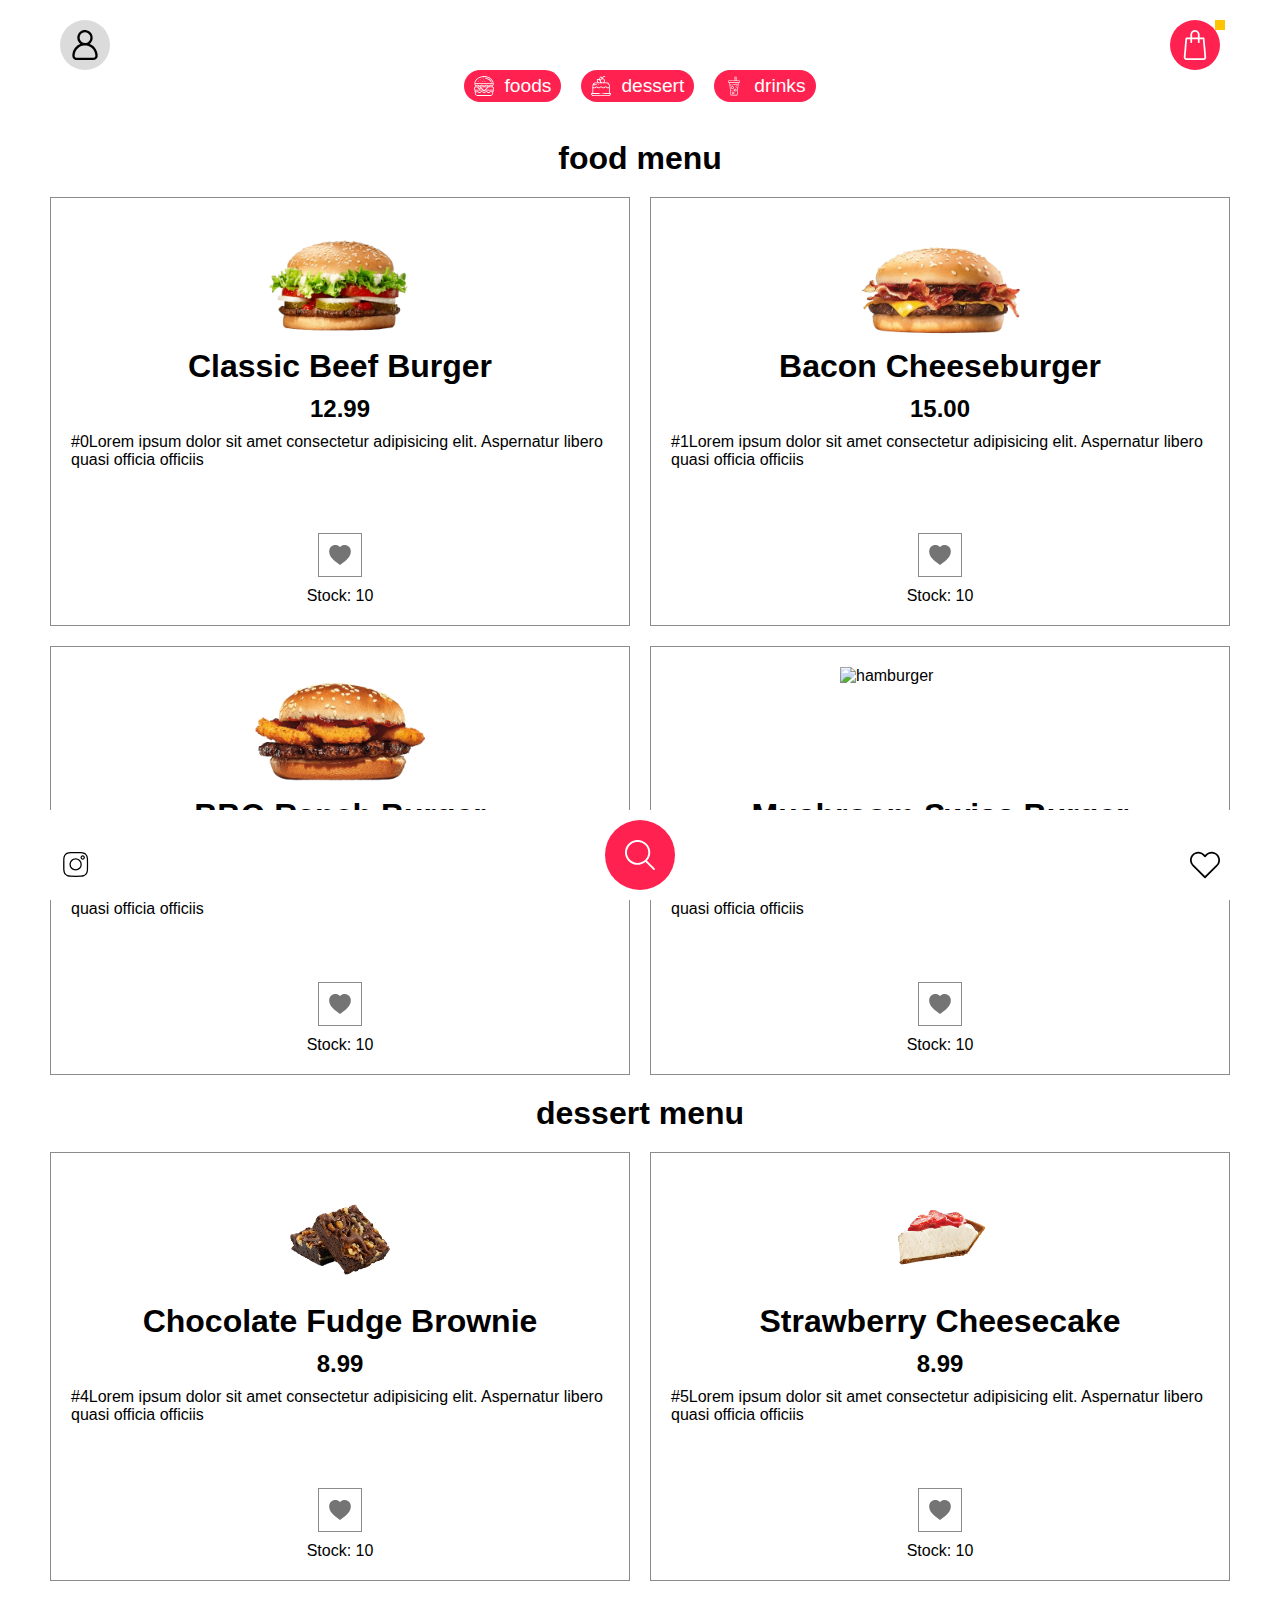
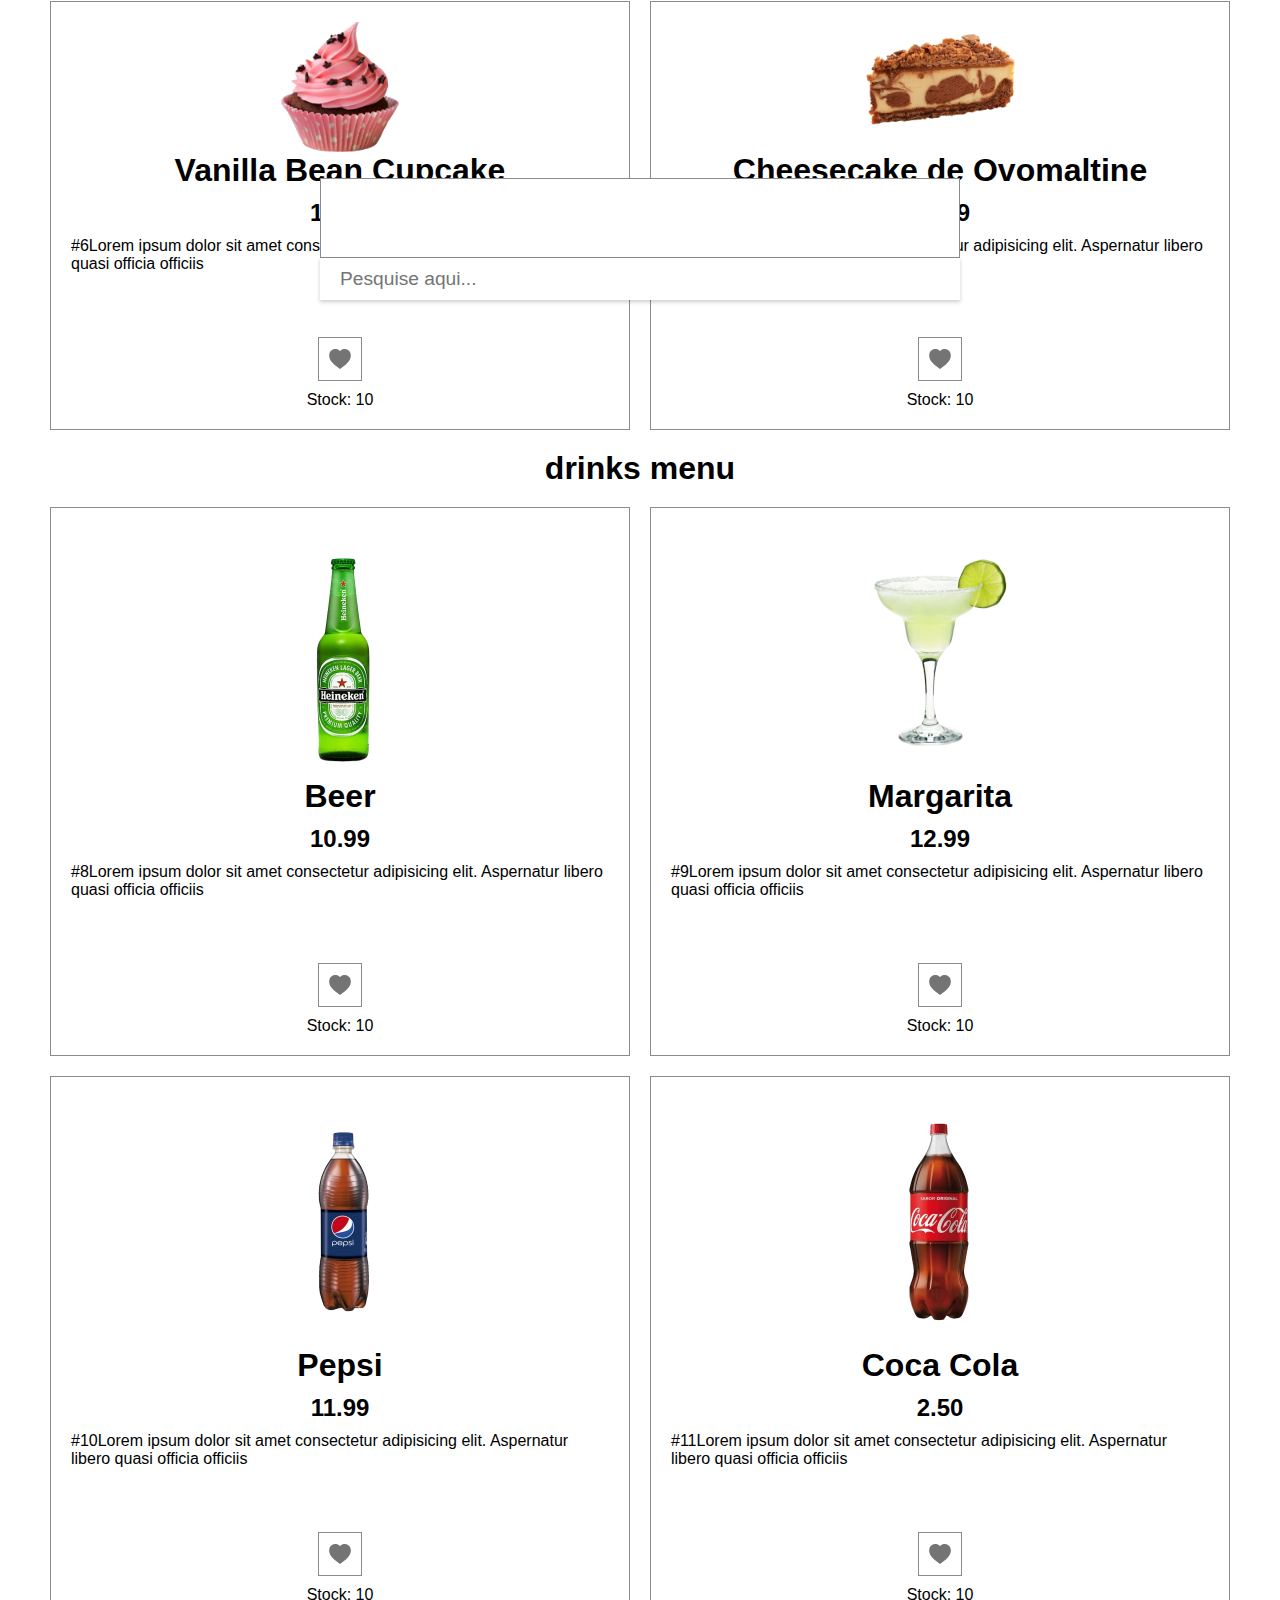
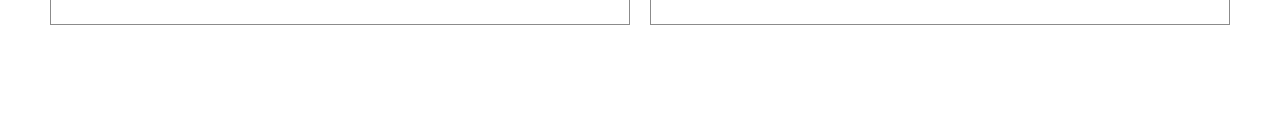
==== index.html @ def70d74 "adjusted tag" ====
<!DOCTYPE html>
<html lang="en">

    <head>
        <title>store - Andreyrickdev</title>
        <meta charset="utf-8">
        <link rel="stylesheet" href="./asset/css/style.css">
        <meta name="viewport" content="width=device-width, minimum-scale=1.0">
    </head>

    <body>
        
                <header id="header">
                    <button id="user" aria-label="Show user information" aria-controls="user-box" aria-expanded="false">
                        <img src="./asset/imgs/avatar.svg" alt="user" width="30" height="30">
                    </button>

                    <details class="boxs" id="user-box" aria-label="user information">
                        <summary>
                            <div id="img-user-box" aria-label="Your photo">
                                <img src="./asset/imgs/avatar.svg" alt="user" width="40" height="40">
                            </div>
    
                            <section id="infs" aria-label="Your informations">
                                <h1>Andreyrick Andrade Ribeiro</h1>
                                <p>Brazil - ES Vila Velha</p>
                                <p>xxxxxxx</p>
                                <aside id="buttons" aria-label="list of buttons">
                                    <input id="config-button" class="user-buttons" type="button" value="Config">
                                    <input id="exit-button" class="user-buttons" type="button" value="Exit">
                                </aside>
                            </section>
                        </summary>
                    </details>

                    <button id="shopping-bag" aria-label="show items in your bag." aria-controls="shopping-bag-box" aria-expanded="false">

                        <section aria-label="num of items in your bag.">
                            <p id="num-items-in-your-bag" class="">0</p>
                        </section>

                        <div>
                            <img src="./asset/imgs/shopping-bag.svg" alt="shopping-bag" width="30" height="30">
                        </div>

                    </button>

                    <details class="boxs" id="shopping-bag-box">

                        <summary>
                            <header id="header-close-button">
                                <div id="close-button">
                                    <img src="./asset/imgs/close.svg" alt="close button" width="30" height="30">
                                </div>
                            </header>
    
                            <ul id="items-in-bag" aria-label="Quantity items in your bag.">
                                <li id="bag-empty">Your bag is empty</li>
                            </ul>
    
                            <div>
                                <a href="./others-pages/bag/bag.html" class="button-shopping-bag">Go to shopping bag</a>
                            </div>
                        </summary>

                    </details>

                    <section id="section">
            
                        <nav aria-label="Main navigation">
                            <ul id="categories">
                                <li>
                                    <a href="#food-menu">
                                        <img src="./asset/imgs/foods.svg" alt="foods" width="20" height="20">
                                        <p>foods</p>
                                    </a>
                                </li>
                
                                <li>
                                    <a href="#dessert-menu">
                                        <img src="./asset/imgs/sweets.svg" alt="dessert" width="20" height="20">
                                        <p>dessert</p>
                                    </a>
                                </li>
                
                                <li>
                                    <a href='#drinks-menu'>
                                        <img src="./asset/imgs/drinks.svg" alt="drinks" width="20" height="20">
                                        <p>drinks</p>
                                    </a>
                                </li>
                            </ul>
                        </nav>
            
                    </section>

                </header>



        <main>
            
            <article id="article">
    
                <h1 id="food-menu">food menu</h1>
    
                <ul id="food-items" aria-labelledby="food-menu">
                    <li class="item-food product0" id="product0">
                        <figure>
                            <img src="./asset/imgs/hamburger.png" alt="hamburger" width="200" height="130">
                            <figcaption>
                                <h1 class="name-product">Classic Beef Burger</h1>
                            </figcaption>
                        </figure>

                        <h2>12.99</h2>

                        <p class="desc">#0Lorem ipsum dolor sit amet consectetur adipisicing elit. Aspernatur libero quasi officia officiis</p>
    
                        <div>
                            <ul class="favorite-box">
                                <li class="favorite"></li>
                            </ul>
                        </div>
    
                        <section>
                            <p class="qtdStock">Stock: <span class="stock">10</span></p>
                        </section>
                    </li>
    
                    <li class="item-food product1" id="product1">
                        <figure>
                            <img src="./asset/imgs/Bacon Cheeseburger.png" alt="hamburger" width="200" height="130">
                            <figcaption>
                                <h1 class="name-product">Bacon Cheeseburger</h1>
                            </figcaption>
                        </figure>

                        <h2>15.00</h2>

                        <p class="desc">#1Lorem ipsum dolor sit amet consectetur adipisicing elit. Aspernatur libero quasi officia officiis</p>
    
                                            <div>
                            <ul class="favorite-box">
                                <li class="favorite"></li>
                            </ul>
                        </div>
    
    
    
                        
                        <section>
                            <p class="qtdStock">Stock: <span class="stock">10</span></p>
                        </section>
                    </li>
    
                    <li class="item-food product2" id="product2">
                        <figure>
                            <img src="./asset/imgs/BBQ Ranch Burger.png" alt="hamburger" width="200" height="130">
                            <figcaption>
                                <h1 class="name-product">BBQ Ranch Burger</h1>
                            </figcaption>
                        </figure>

                        <h2>13.99</h2>

                        <p class="desc">#2Lorem ipsum dolor sit amet consectetur adipisicing elit. Aspernatur libero quasi officia officiis</p>
    
                                            <div>
                            <ul class="favorite-box">
                                <li class="favorite"></li>
                            </ul>
                        </div>
    
                        <section>
                            <p class="qtdStock">Stock: <span class="stock">10</span></p>
                        </section>
                    </li>
    
                    <li class="item-food product3" id="product3">
                        <figure>
                            <img src="./asset/imgs/Mushroom Swiss Burger.png" alt="hamburger" width="200" height="130">
                            <figcaption>
                                    <h1 class="name-product">Mushroom Swiss Burger</h1>
                            </figcaption>
                        </figure>

                        <h2>12.99</h2>

                        <p class="desc">#3Lorem ipsum dolor sit amet consectetur adipisicing elit. Aspernatur libero quasi officia officiis</p>
    
                                            <div>
                            <ul class="favorite-box">
                                <li class="favorite"></li>
                            </ul>
                        </div>
    
                        <section>
                            <p class="qtdStock">Stock: <span class="stock">10</span></p>
                        </section>
                    </li>
                </ul>
    
                <h1 id="dessert-menu">dessert menu</h1>
    
                <ul id="dessert-items" aria-labelledby="dessert-menu">
                    <li class="item-food product4" id="product4">
                        <figure>
                            <img src="./asset/imgs/Chocolate Fudge Brownie.png" alt="dessert" width="130">
                            <figcaption>
                                <h1 class="name-product">Chocolate Fudge Brownie</h1>
                            </figcaption>
                        </figure>

                        <h2>8.99</h2>

                        <p class="desc">#4Lorem ipsum dolor sit amet consectetur adipisicing elit. Aspernatur libero quasi officia officiis</p>
    
                                            <div>
                            <ul class="favorite-box">
                                <li class="favorite"></li>
                            </ul>
                        </div>
    
                        <section>
                            <p class="qtdStock">Stock: <span class="stock">10</span></p>
                        </section>
                    </li>
    
                    <li class="item-food product5" id="product5">
                        <figure>
                            <img src="./asset/imgs/Strawberry Cheesecake.png" alt="dessert" width="130">
                            <figcaption>
                                <h1 class="name-product">Strawberry Cheesecake</h1>
                            </figcaption>
                        </figure>

                        <h2>8.99</h2>

                        <p class="desc">#5Lorem ipsum dolor sit amet consectetur adipisicing elit. Aspernatur libero quasi officia officiis</p>
    
                                            <div>
                            <ul class="favorite-box">
                                <li class="favorite"></li>
                            </ul>
                        </div>
    
                        <section>
                            <p class="qtdStock">Stock: <span class="stock">10</span></p>
                        </section>
                    </li>
    
                    <li class="item-food product6" id="product6">
                        <figure>
                            <img src="./asset/imgs/cupcake.png" alt="dessert" width="200" height="130">
                            <figcaption>
                                <h1 class="name-product">Vanilla Bean Cupcake</h1>
                            </figcaption>
                        </figure>

                        <h2>12.99</h2>

                        <p class="desc">#6Lorem ipsum dolor sit amet consectetur adipisicing elit. Aspernatur libero quasi officia officiis</p>
    
                                            <div>
                            <ul class="favorite-box">
                                <li class="favorite"></li>
                            </ul>
                        </div>
    
                        <section>
                            <p class="qtdStock">Stock: <span class="stock">10</span></p>
                        </section>
                    </li>
    
                    <li class="item-food product7" id="product7">
                        <figure>
                            <img src="./asset/imgs/dessert.png" alt="dessert" width="200" height="130">
                            <figcaption>
                                <h1 class="name-product">Cheesecake de Ovomaltine</h1>
                            </figcaption>
                        </figure>

                        <h2>13.99</h2>

                        <p class="desc">#7Lorem ipsum dolor sit amet consectetur adipisicing elit. Aspernatur libero quasi officia officiis</p>
    
                                            <div>
                            <ul class="favorite-box">
                                <li class="favorite"></li>
                            </ul>
                        </div>
    
                        <section>
                            <p class="qtdStock">Stock: <span class="stock">10</span></p>
                        </section>
                    </li>
                </ul>
    
                <h1 id="drinks-menu">drinks menu</h1>
    
                <ul id="drinks-items" aria-labelledby="drinks-menu">
                    <li class="item-food product8" id="product8">
                        <figure>
                            <img src="./asset/imgs/beer.png" alt="soda" width="200" height="250">
                            <figcaption>
                                <h1 class="name-product">Beer</h1>
                            </figcaption>
                        </figure>

                        <h2>10.99</h2>

                        <p class="desc">#8Lorem ipsum dolor sit amet consectetur adipisicing elit. Aspernatur libero quasi officia officiis</p>
    
                                            <div>
                            <ul class="favorite-box">
                                <li class="favorite"></li>
                            </ul>
                        </div>
    
                        <section>
                            <p class="qtdStock">Stock: <span class="stock">10</span></p>
                        </section>
                    </li>
    
                    <li class="item-food product9" id="product9">
                        <figure>
                            <img src="./asset/imgs/margarita.png" alt="soda" width="200" height="250">
                            <figcaption>
                                <h1 class="name-product">Margarita</h1>
                            </figcaption>
                        </figure>

                        <h2>12.99</h2>

                        <p class="desc">#9Lorem ipsum dolor sit amet consectetur adipisicing elit. Aspernatur libero quasi officia officiis</p>
    
                                            <div>
                            <ul class="favorite-box">
                                <li class="favorite"></li>
                            </ul>
                        </div>
    
                        <section>
                            <p class="qtdStock">Stock: <span class="stock">10</span></p>
                        </section>
                    </li>
    
                    <li class="item-food product10" id="product10">
                        <figure>
                            <img src="./asset/imgs/pepsi.png" alt="soda" width="200" height="250">
                            <figcaption>
                                <h1 class="name-product">Pepsi</h1>
                            </figcaption>
                        </figure>

                        <h2>11.99</h2>

                        <p class="desc">#10Lorem ipsum dolor sit amet consectetur adipisicing elit. Aspernatur libero quasi officia officiis</p>
    
                                            <div>
                            <ul class="favorite-box">
                                <li class="favorite"></li>
                            </ul>
                        </div>
    
                        <section>
                            <p class="qtdStock">Stock: <span class="stock">10</span></p>
                        </section>
                    </li>
    
                    <li class="item-food product11" id="product11">
                        <figure>
                            <img src="./asset/imgs/soda.png" alt="soda" width="200" height="250">
                            <figcaption>
                                <h1 class="name-product">Coca Cola</h1>
                            </figcaption>
                        </figure>

                        <h2>2.50</h2>

                        <p class="desc">#11Lorem ipsum dolor sit amet consectetur adipisicing elit. Aspernatur libero quasi officia officiis</p>
    
                                            <div>
                            <ul class="favorite-box">
                                <li class="favorite"></li>
                            </ul>
                        </div>
    
                        <section>
                            <p class="qtdStock">Stock: <span class="stock">10</span></p>
                        </section>
                    </li>
                </ul>
    
            </article>

        </main>

        <footer id="footer">

            <a href="#" id="others"></a>
            
            <div id="search">
                <div id="search-img">
                    <img src="./asset/imgs/search.svg" alt="search" width="30" height="30">
                </div>
            </div>
            
            <div id="search-now-box">
                <div>
                    <ul>
                        <li id="product-found">
                            <a id="suggestion"></a>
                        </li>
                    </ul>
                </div>
                <input type="text" placeholder="Pesquise aqui..." id="search-now" class="boxs" name="search-now" onkeyup="showSuggestions(this.value)">
            </div>
            
            <a href="./others-pages/favorites/favorite.html">
                <div id="favorites"></div>
            </a>

        </footer>

        <script src="./asset/js/search.js"></script>
        <script src="./asset/js/suggestionOnSearch.js"></script>
        <script src="./asset/js/user-box.js"></script>
        <script src="./asset/js/scroll.js"></script>
        <script src="./asset/js/shopping-bag-openOrClose.js"></script>
        <script src="./asset/js/putBagOrRemove.js"></script>
        <script src="./asset/js/favoriteOrNo.js"></script>
    </body>

</html>
---- asset/css/style.css ----
@import './css-parts/global.css';
@import './css-parts/icons.css';
@import './css-parts/header.css';
@import './css-parts/categories.css';
@import './css-parts/main.css';
@import './css-parts/article.css';
@import './css-parts/footer.css';
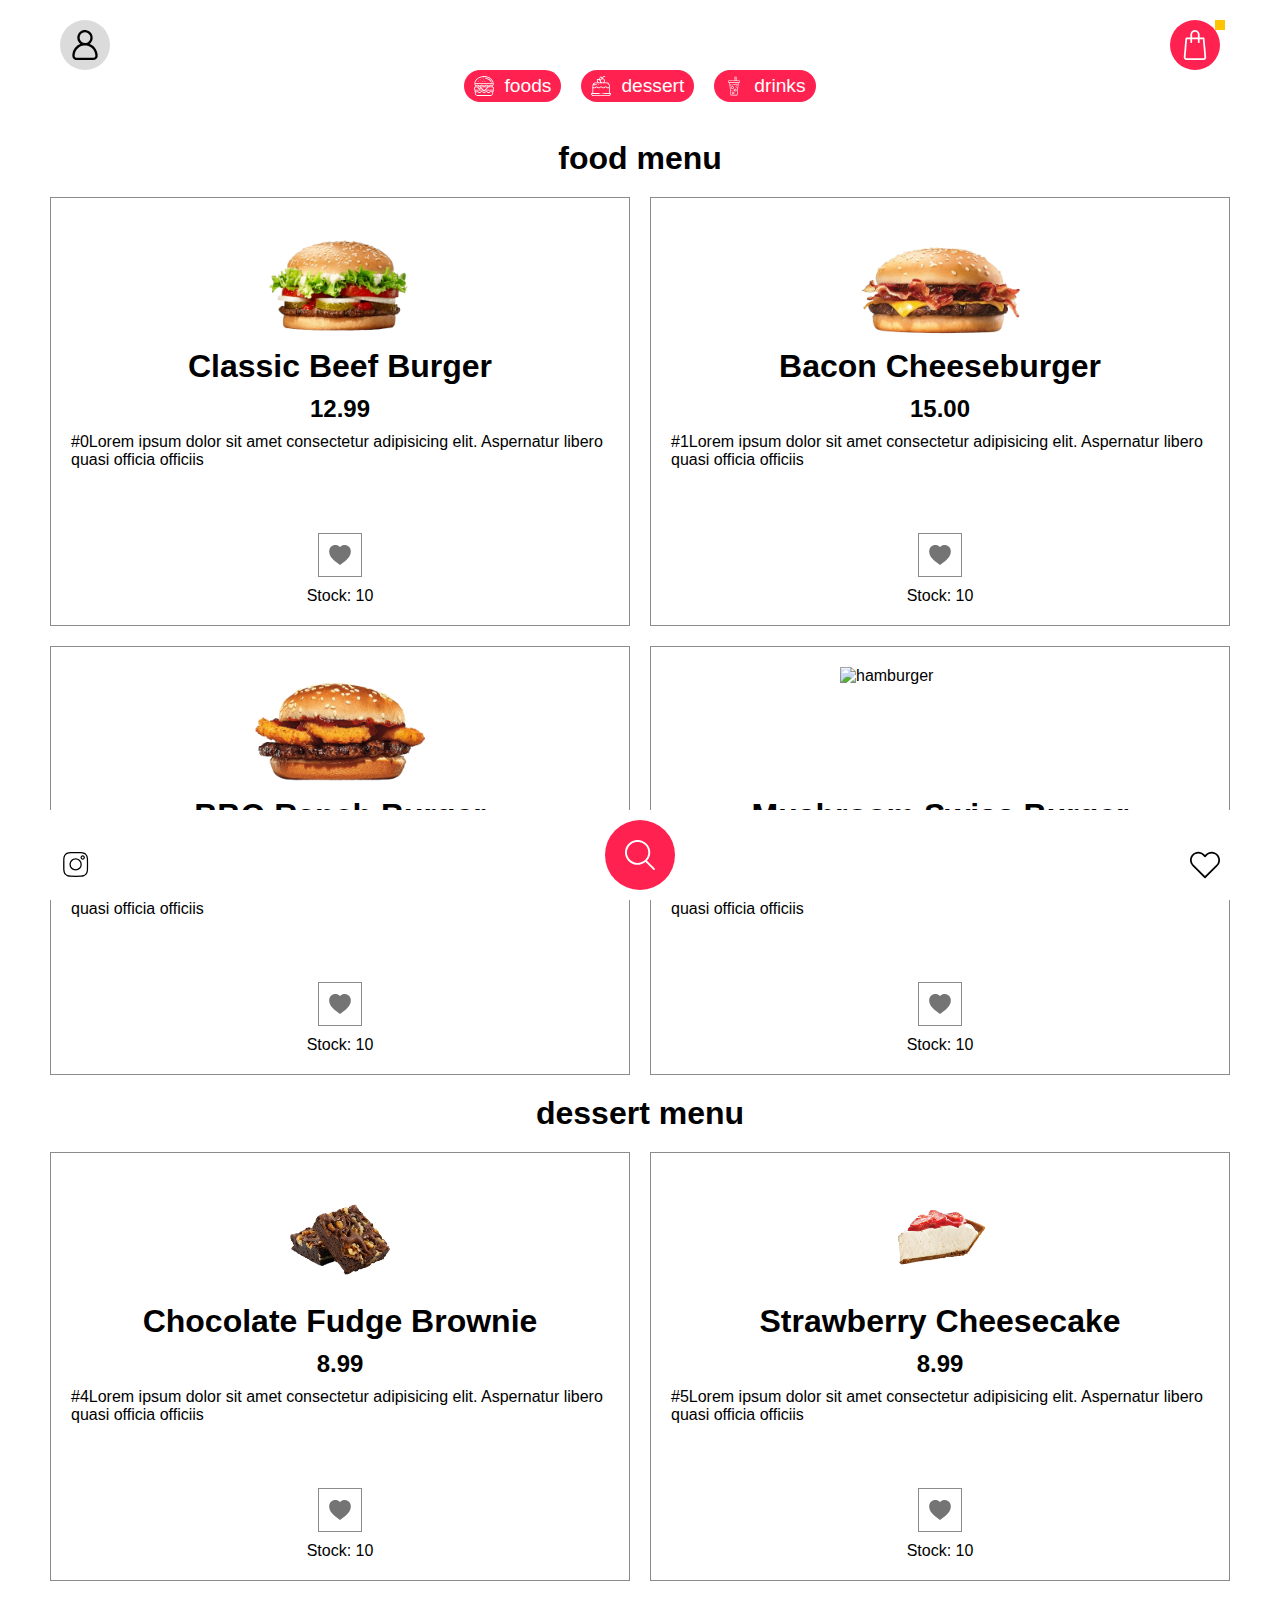
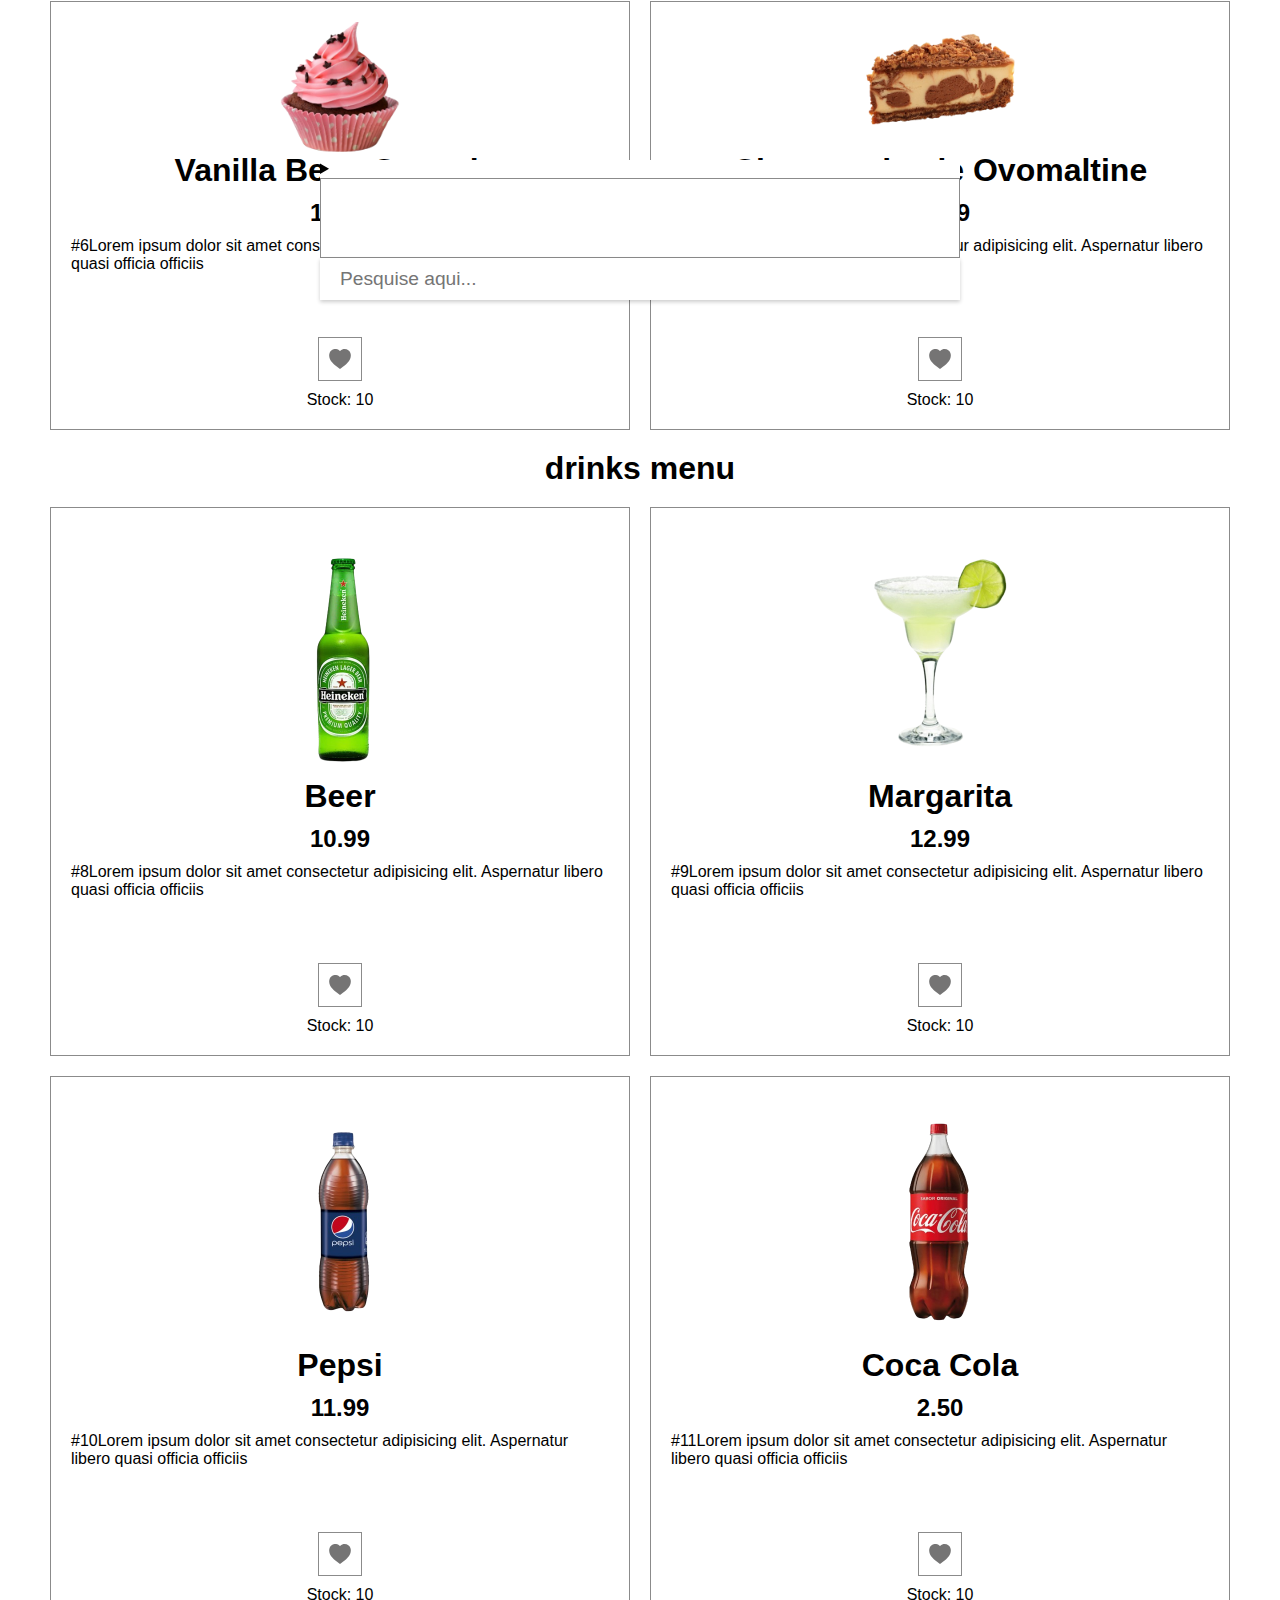
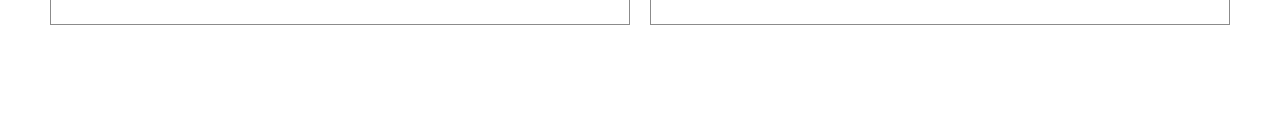
==== commit 7aa7b221: "added tags" ====
--- a/index.html
+++ b/index.html
@@ -399,24 +399,26 @@
 
         <footer id="footer">
 
-            <a href="#" id="others"></a>
-            
-            <div id="search">
+            <a href="#" id="others" aria-label="Go my social media"></a>
+            
+            <button id="search" aria-label="Show search bar" aria-controls="search-now-box" aria-expanded="false">
                 <div id="search-img">
                     <img src="./asset/imgs/search.svg" alt="search" width="30" height="30">
                 </div>
-            </div>
-            
-            <div id="search-now-box">
-                <div>
-                    <ul>
-                        <li id="product-found">
-                            <a id="suggestion"></a>
-                        </li>
-                    </ul>
-                </div>
-                <input type="text" placeholder="Pesquise aqui..." id="search-now" class="boxs" name="search-now" onkeyup="showSuggestions(this.value)">
-            </div>
+            </button>
+            
+            <details id="search-now-box">
+                <summary>
+                    <div>
+                        <ul>
+                            <li id="product-found">
+                                <a id="suggestion"></a>
+                            </li>
+                        </ul>
+                    </div>
+                    <input type="text" placeholder="Pesquise aqui..." id="search-now" class="boxs" name="search-now" onkeyup="showSuggestions(this.value)">
+                </summary>
+            </details>
             
             <a href="./others-pages/favorites/favorite.html">
                 <div id="favorites"></div>
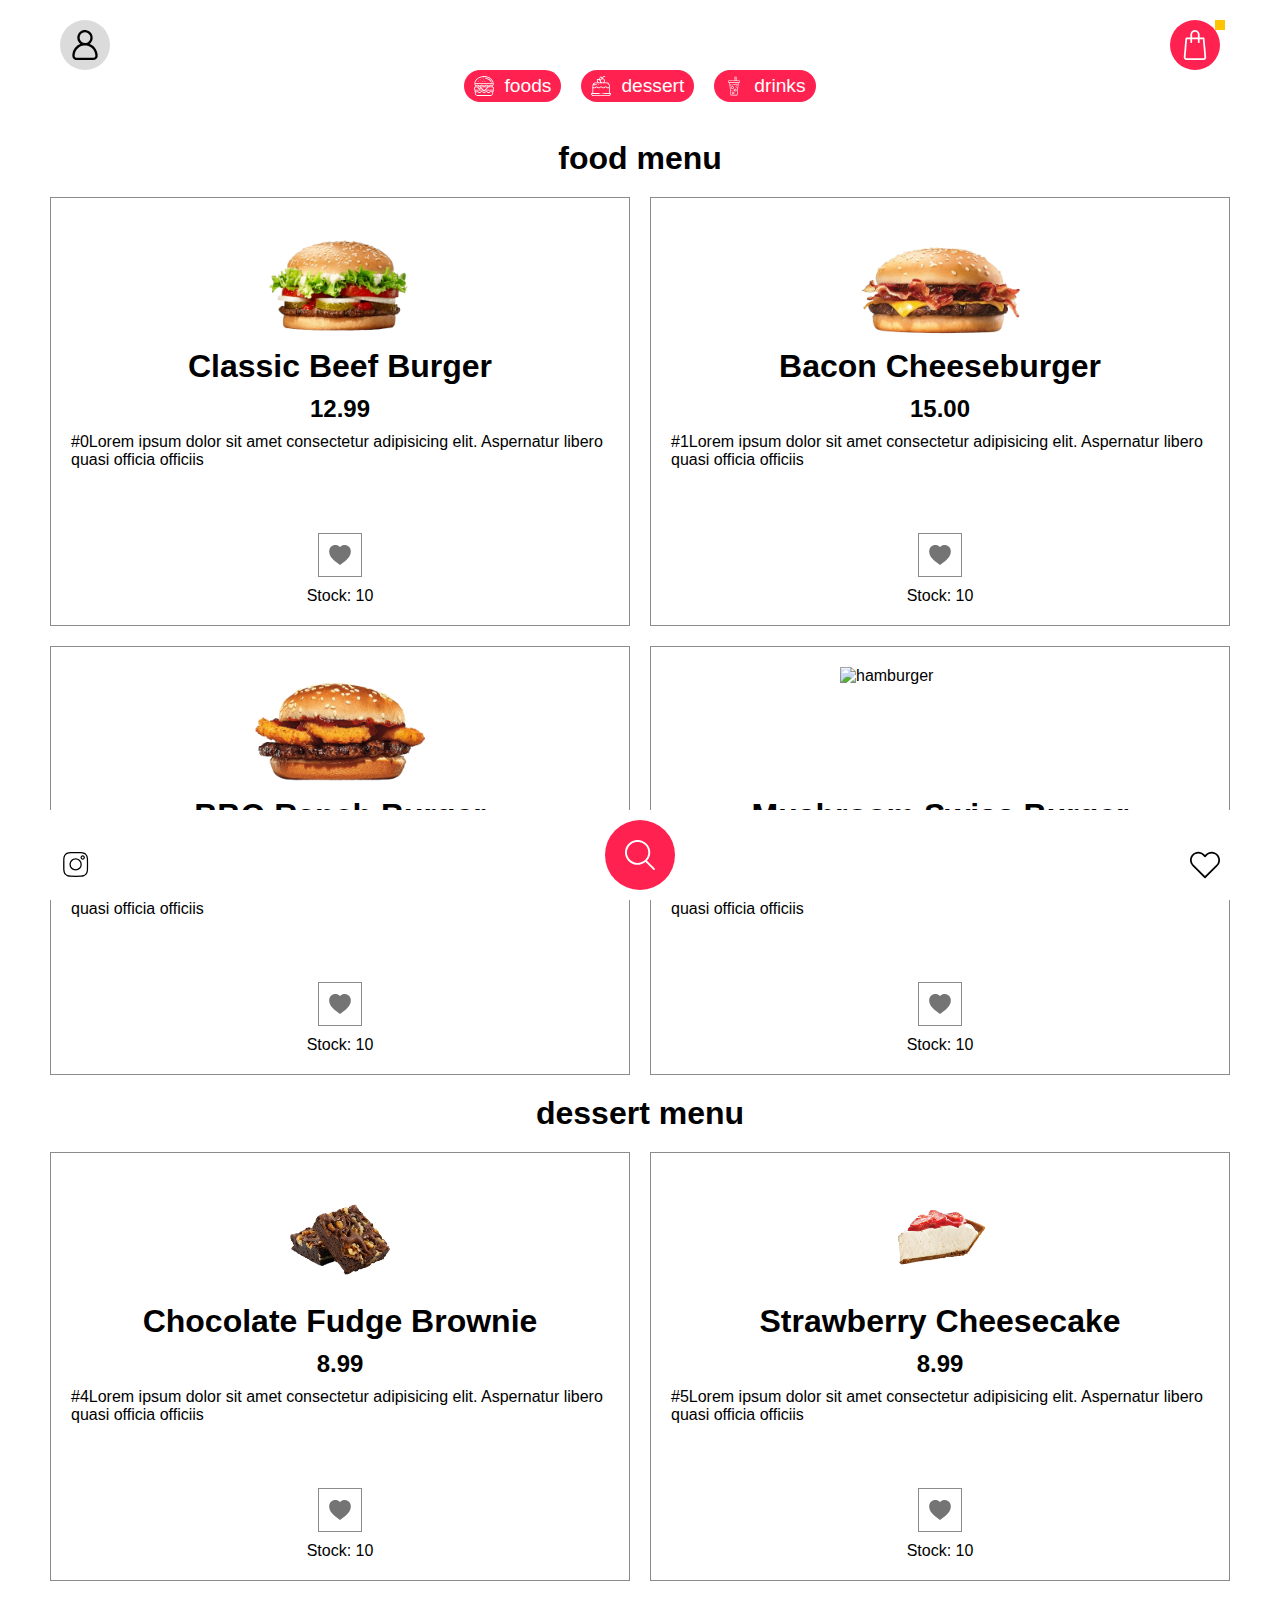
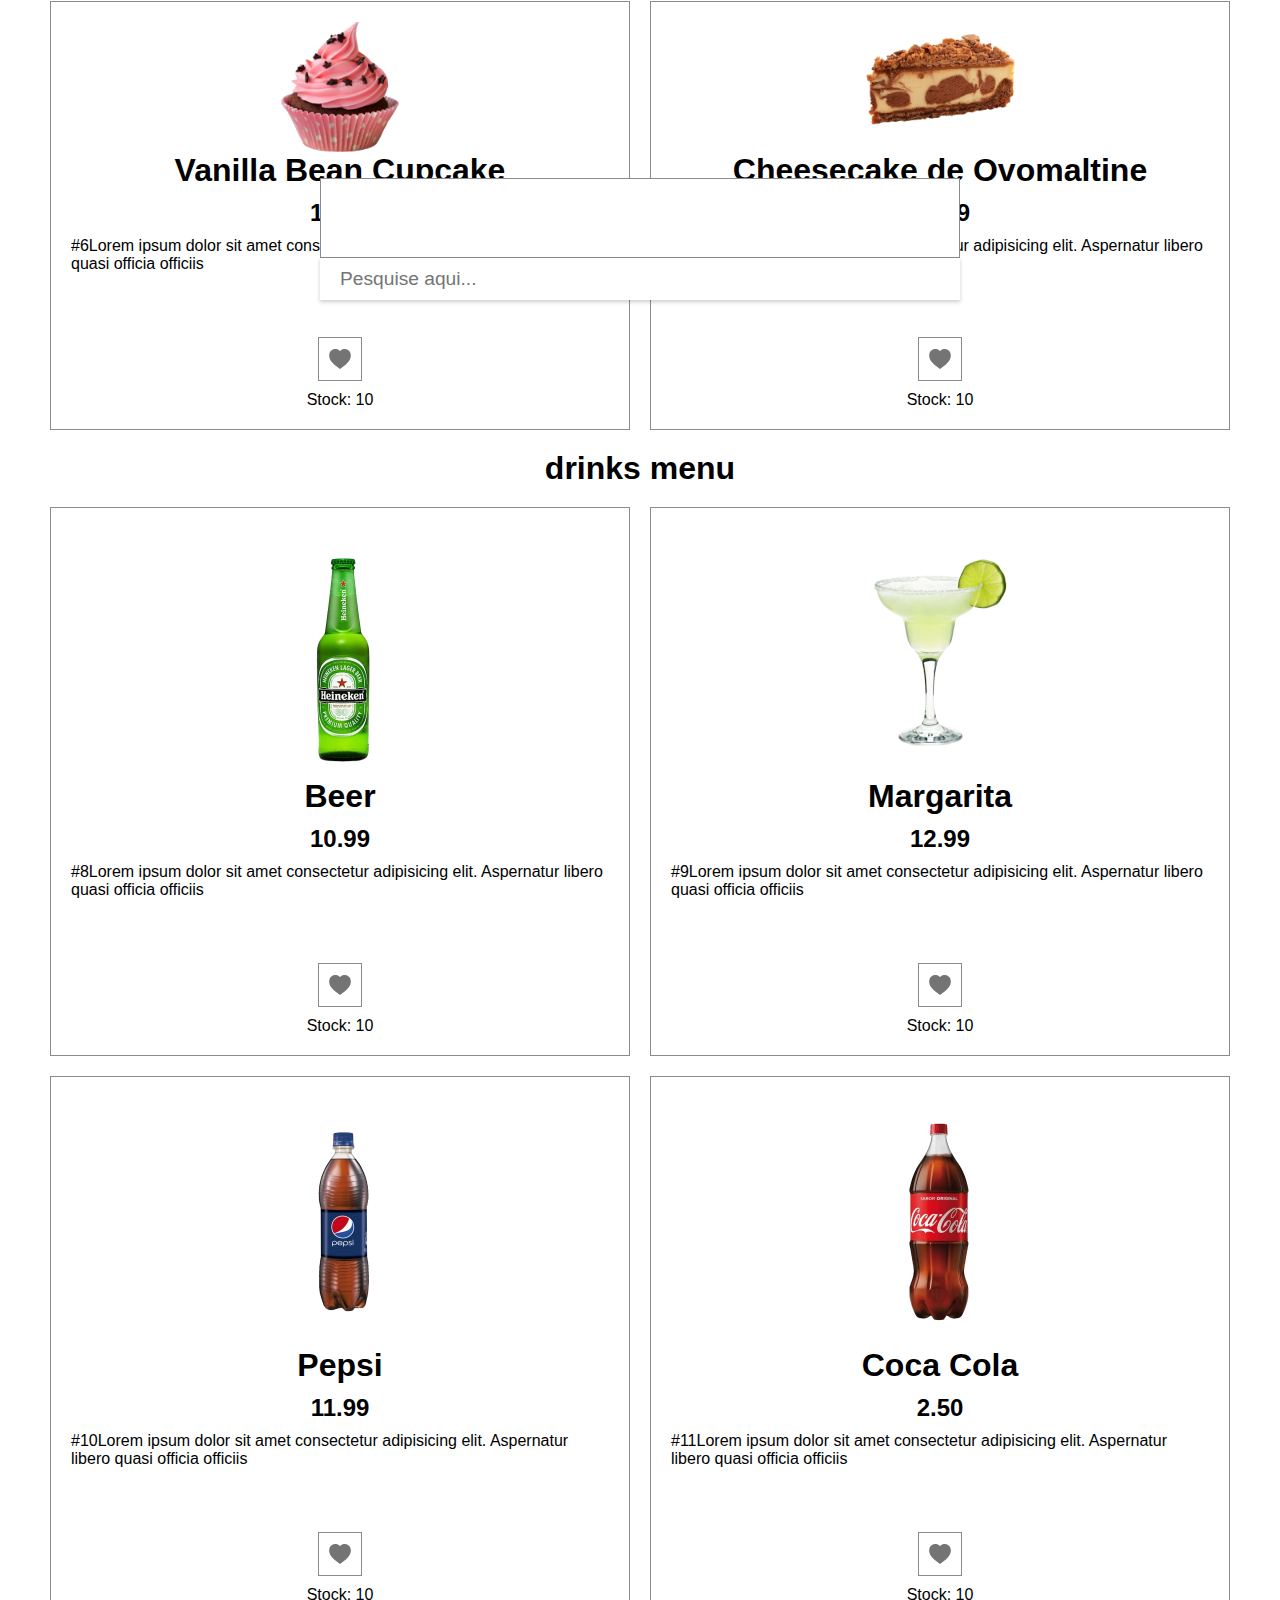
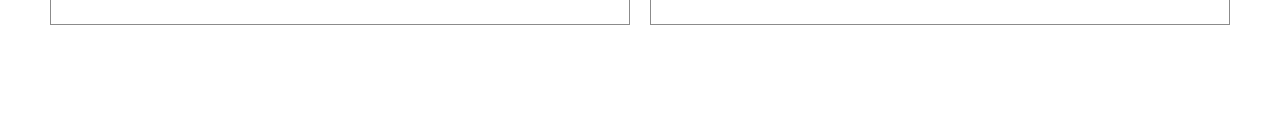
==== commit 7aa2c8c2: "created login button" ====
--- a/index.html
+++ b/index.html
@@ -28,6 +28,7 @@
                                 <aside id="buttons" aria-label="list of buttons">
                                     <input id="config-button" class="user-buttons" type="button" value="Config">
                                     <input id="exit-button" class="user-buttons" type="button" value="Exit">
+                                    <input id="login-button" class="user-buttons" type="button" value="Login">
                                 </aside>
                             </section>
                         </summary>
